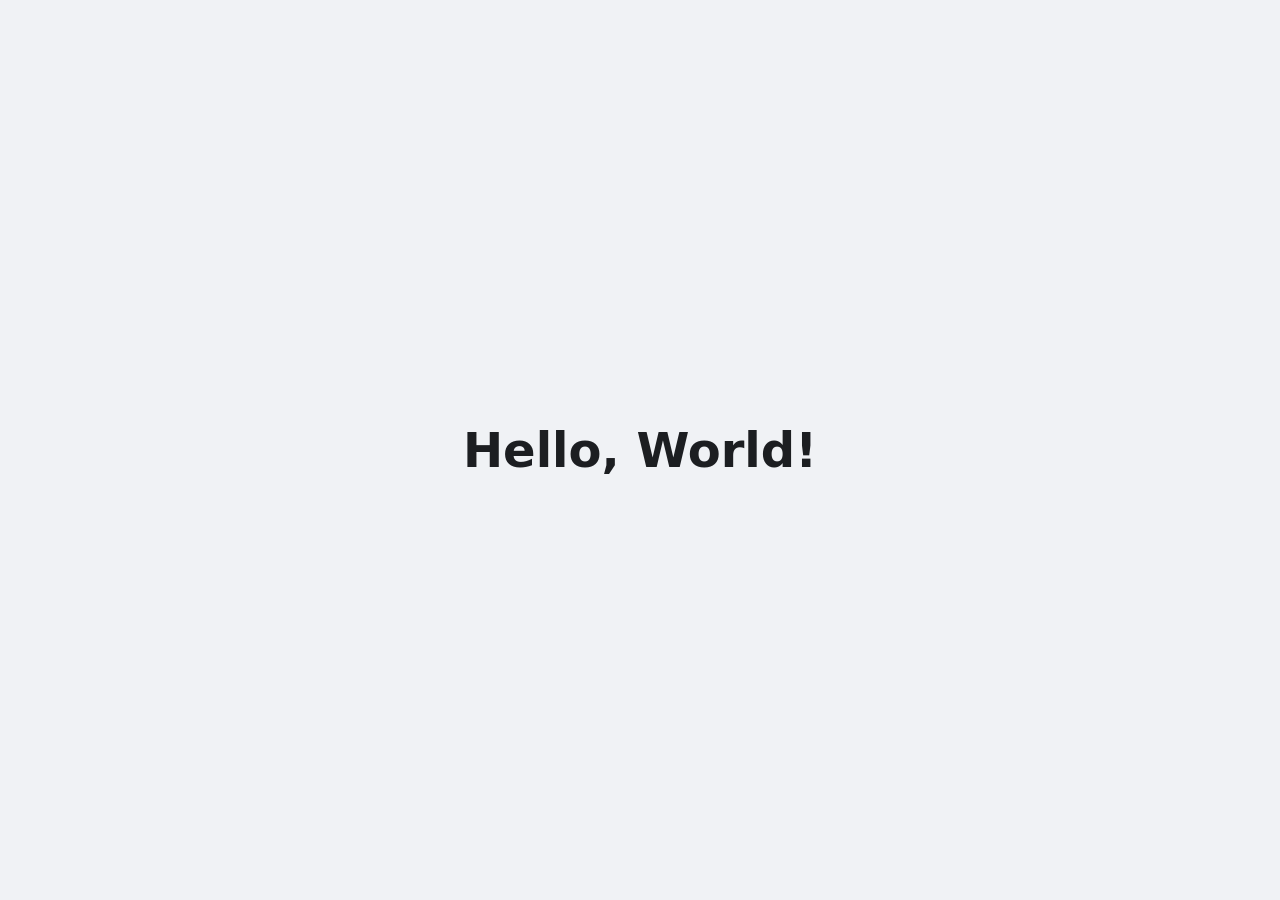
==== pages/index.html @ 01383af4 "feat(pages): index.html" ====
<!DOCTYPE html>
<html lang="en">
<head>
    <meta charset="UTF-8">
    <meta name="viewport" content="width=device-width, initial-scale=1.0">
    <title>Hello World</title>
    <style>
        body {
            font-family: system-ui, -apple-system, sans-serif;
            display: flex;
            justify-content: center;
            align-items: center;
            height: 100vh;
            margin: 0;
            background-color: #f0f2f5;
            color: #1c1e21;
        }
        h1 {
            font-size: 3rem;
        }
    </style>
</head>
<body>
    <h1>Hello, World!</h1>
</body>
</html>
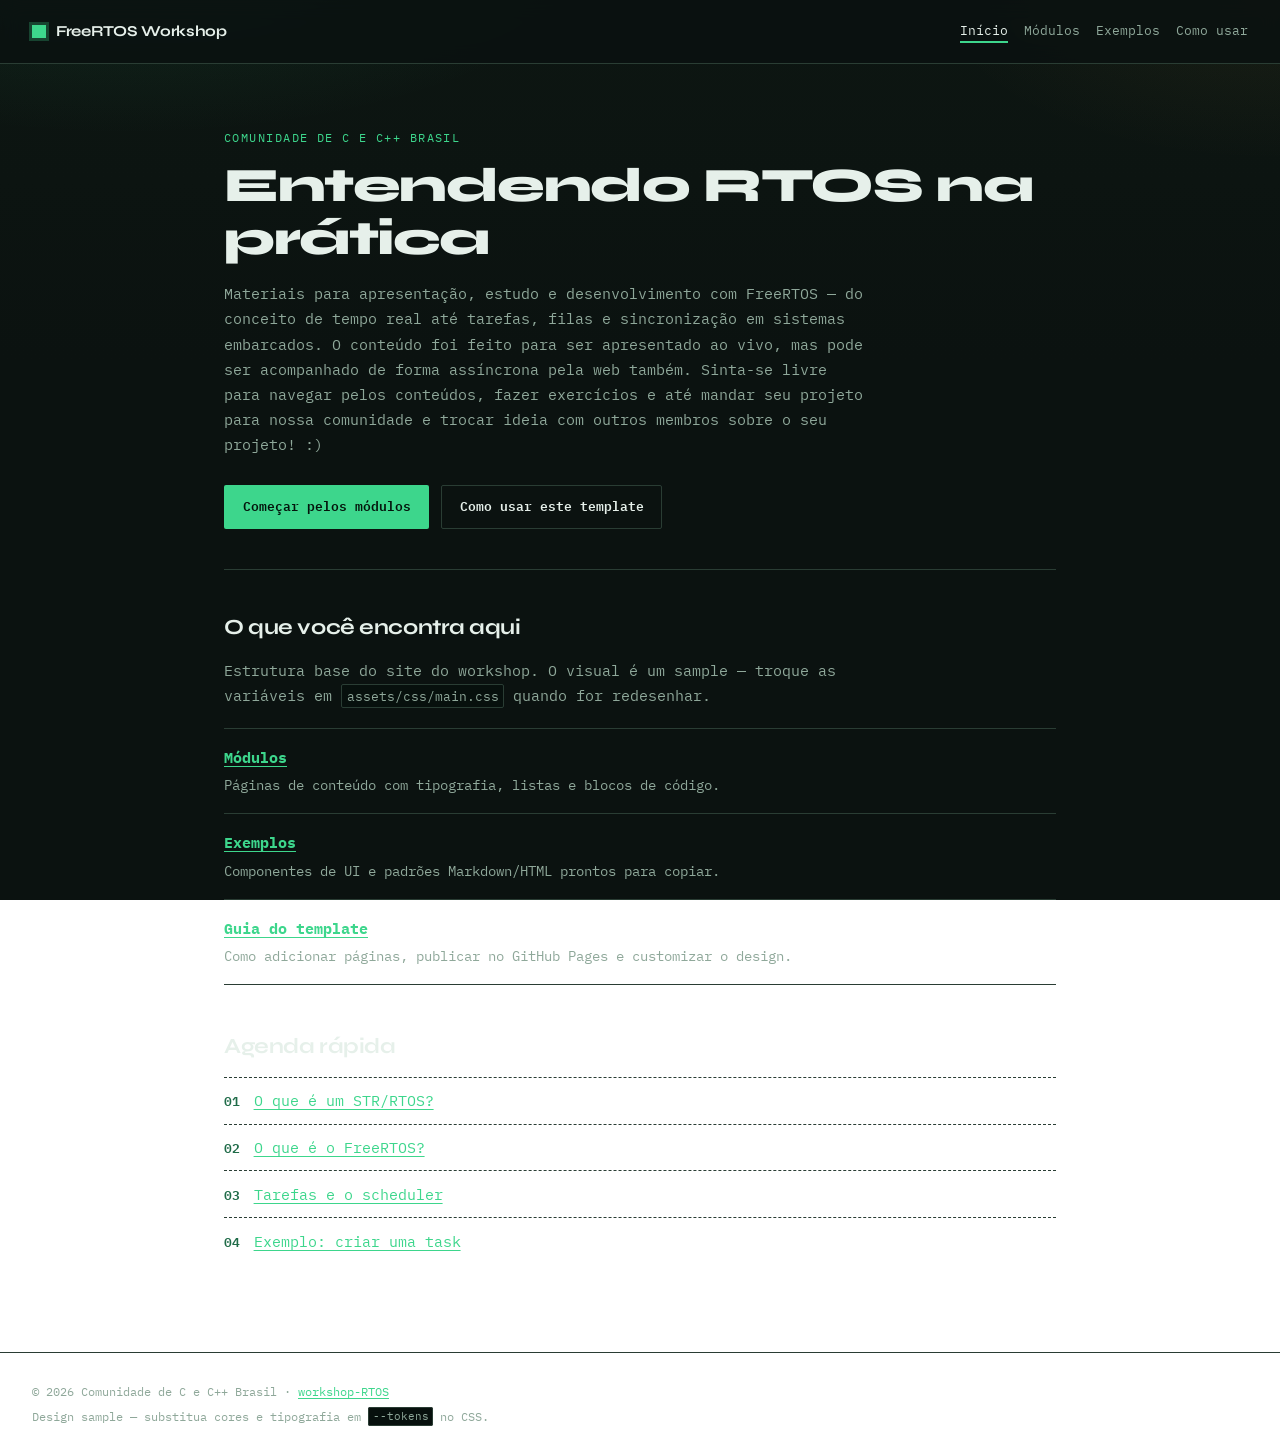
==== commit 0e2b07bf: "breve teste" ====
--- a/pages/index.html
+++ b/pages/index.html
@@ -1,26 +1,82 @@
 <!DOCTYPE html>
-<html lang="en">
+<html lang="pt-BR">
 <head>
-    <meta charset="UTF-8">
-    <meta name="viewport" content="width=device-width, initial-scale=1.0">
-    <title>Hello World</title>
-    <style>
-        body {
-            font-family: system-ui, -apple-system, sans-serif;
-            display: flex;
-            justify-content: center;
-            align-items: center;
-            height: 100vh;
-            margin: 0;
-            background-color: #f0f2f5;
-            color: #1c1e21;
-        }
-        h1 {
-            font-size: 3rem;
-        }
-    </style>
+  <meta charset="utf-8">
+  <meta name="viewport" content="width=device-width, initial-scale=1">
+  <title>Workshop FreeRTOS — Comunidade C e C++ Brasil</title>
+  <meta name="description" content="Materiais para apresentação, estudo e desenvolvimento prático com FreeRTOS.">
+  <link rel="preconnect" href="https://fonts.googleapis.com">
+  <link rel="preconnect" href="https://fonts.gstatic.com" crossorigin>
+  <link href="https://fonts.googleapis.com/css2?family=IBM+Plex+Mono:wght@400;600&family=Syne:wght@600;700;800&display=swap" rel="stylesheet">
+  <link rel="stylesheet" href="assets/css/main.css">
 </head>
 <body>
-    <h1>Hello, World!</h1>
+  <div class="page-shell">
+    <header class="site-header">
+      <a class="brand" href="index.html">
+        <span class="brand-mark" aria-hidden="true"></span>
+        <span class="brand-text">FreeRTOS Workshop</span>
+      </a>
+      <nav class="site-nav" aria-label="Principal">
+        <a href="index.html" aria-current="page">Início</a>
+        <a href="modulos/01-introducao.html">Módulos</a>
+        <a href="exemplos/index.html">Exemplos</a>
+        <a href="guia/como-usar.html">Como usar</a>
+      </nav>
+    </header>
+
+    <main>
+      <section class="hero">
+        <p class="eyebrow">Comunidade de C e C++ Brasil</p>
+        <h1>Entendendo RTOS na prática</h1>
+        <p class="lede">
+          Materiais para apresentação, estudo e desenvolvimento com FreeRTOS —
+          do conceito de tempo real até tarefas, filas e sincronização em sistemas embarcados.
+          O conteúdo foi feito para ser apresentado ao vivo, mas pode ser 
+          acompanhado de forma assíncrona pela web também. Sinta-se livre para
+          navegar pelos conteúdos, fazer exercícios e até mandar seu projeto para 
+          nossa comunidade e trocar ideia com outros membros sobre o seu projeto! :)
+        </p>
+        <div class="cta-row">
+          <a class="btn btn-primary" href="modulos/01-introducao.html">Começar pelos módulos</a>
+          <a class="btn btn-ghost" href="guia/como-usar.html">Como usar este template</a>
+        </div>
+      </section>
+
+      <section class="section">
+        <h2>O que você encontra aqui</h2>
+        <p class="section-intro">Estrutura base do site do workshop. O visual é um sample — troque as variáveis em <code>assets/css/main.css</code> quando for redesenhar.</p>
+        <ul class="feature-list">
+          <li>
+            <a href="modulos/01-introducao.html"><strong>Módulos</strong></a>
+            <span>Páginas de conteúdo com tipografia, listas e blocos de código.</span>
+          </li>
+          <li>
+            <a href="exemplos/index.html"><strong>Exemplos</strong></a>
+            <span>Componentes de UI e padrões Markdown/HTML prontos para copiar.</span>
+          </li>
+          <li>
+            <a href="guia/como-usar.html"><strong>Guia do template</strong></a>
+            <span>Como adicionar páginas, publicar no GitHub Pages e customizar o design.</span>
+          </li>
+        </ul>
+      </section>
+
+      <section class="section section-compact">
+        <h2>Agenda rápida</h2>
+        <ol class="agenda">
+          <li><a href="modulos/01-introducao.html">O que é um STR/RTOS?</a></li>
+          <li><a href="modulos/02-freertos.html">O que é o FreeRTOS?</a></li>
+          <li><a href="modulos/02-tarefas.html">Tarefas e o scheduler</a></li>
+          <li><a href="exemplos/snippet-codigo.html">Exemplo: criar uma task</a></li>
+        </ol>
+      </section>
+    </main>
+
+    <footer class="site-footer">
+      <p>© 2026 Comunidade de C e C++ Brasil · <a href="https://github.com/">workshop-RTOS</a></p>
+      <p class="footer-note">Design sample — substitua cores e tipografia em <code>--tokens</code> no CSS.</p>
+    </footer>
+  </div>
 </body>
 </html>
--- a/pages/assets/css/main.css
+++ b/pages/assets/css/main.css
@@ -0,0 +1,489 @@
+/*
+  Design sample — FreeRTOS Workshop
+  ==================================
+  Troque apenas as variáveis em :root para redesenhar o site.
+  Layout e classes semânticas ficam estáveis; o visual é descartável.
+*/
+
+:root {
+  /* --- tokens (edite aqui) --- */
+  --bg: #0b1210;
+  --bg-elevated: #121b18;
+  --surface: #18241f;
+  --border: #2a3d34;
+  --text: #e6f0ea;
+  --text-muted: #8fa89a;
+  --accent: #3dd68c;
+  --accent-dim: #1f6b48;
+  --accent-text: #04140c;
+  --warn: #e8b84a;
+  --code-bg: #07100d;
+  --font-display: "Syne", system-ui, sans-serif;
+  --font-mono: "IBM Plex Mono", ui-monospace, monospace;
+  --radius: 2px;
+  --max-width: 52rem;
+  --header-h: 4rem;
+  --space: 1.25rem;
+}
+
+*,
+*::before,
+*::after {
+  box-sizing: border-box;
+}
+
+html {
+  scroll-behavior: smooth;
+}
+
+body {
+  margin: 0;
+  min-height: 100vh;
+  font-family: var(--font-mono);
+  font-size: 0.95rem;
+  line-height: 1.65;
+  color: var(--text);
+  background:
+    radial-gradient(ellipse 80% 50% at 10% -10%, rgba(61, 214, 140, 0.12), transparent 50%),
+    radial-gradient(ellipse 60% 40% at 100% 0%, rgba(232, 184, 74, 0.06), transparent 45%),
+    linear-gradient(180deg, #0d1612 0%, var(--bg) 40%);
+  background-attachment: fixed;
+}
+
+a {
+  color: var(--accent);
+  text-decoration-thickness: 1px;
+  text-underline-offset: 0.2em;
+}
+
+a:hover {
+  color: #7aefb0;
+}
+
+code,
+pre {
+  font-family: var(--font-mono);
+}
+
+code {
+  font-size: 0.88em;
+  padding: 0.12em 0.35em;
+  background: var(--code-bg);
+  border: 1px solid var(--border);
+  border-radius: var(--radius);
+}
+
+.page-shell {
+  min-height: 100vh;
+  display: flex;
+  flex-direction: column;
+}
+
+.site-header {
+  position: sticky;
+  top: 0;
+  z-index: 10;
+  display: flex;
+  align-items: center;
+  justify-content: space-between;
+  gap: var(--space);
+  height: var(--header-h);
+  padding: 0 clamp(1rem, 4vw, 2rem);
+  background: color-mix(in srgb, var(--bg) 88%, transparent);
+  border-bottom: 1px solid var(--border);
+  backdrop-filter: blur(10px);
+}
+
+.brand {
+  display: inline-flex;
+  align-items: center;
+  gap: 0.65rem;
+  color: var(--text);
+  text-decoration: none;
+  font-family: var(--font-display);
+  font-weight: 700;
+  letter-spacing: -0.02em;
+}
+
+.brand-mark {
+  width: 0.85rem;
+  height: 0.85rem;
+  background: var(--accent);
+  box-shadow: 0 0 0 3px color-mix(in srgb, var(--accent) 25%, transparent);
+}
+
+.site-nav {
+  display: flex;
+  flex-wrap: wrap;
+  gap: 0.35rem 1rem;
+  font-size: 0.82rem;
+}
+
+.site-nav a {
+  color: var(--text-muted);
+  text-decoration: none;
+}
+
+.site-nav a:hover,
+.site-nav a[aria-current="page"] {
+  color: var(--text);
+}
+
+.site-nav a[aria-current="page"] {
+  border-bottom: 2px solid var(--accent);
+}
+
+main {
+  flex: 1;
+  width: min(100% - 2rem, var(--max-width));
+  margin: 0 auto;
+  padding: 2.5rem 0 4rem;
+}
+
+.hero {
+  padding: 1.5rem 0 2.5rem;
+  border-bottom: 1px solid var(--border);
+  margin-bottom: 2.5rem;
+}
+
+.eyebrow {
+  margin: 0 0 0.75rem;
+  font-size: 0.75rem;
+  letter-spacing: 0.12em;
+  text-transform: uppercase;
+  color: var(--accent);
+}
+
+.hero h1,
+.page-title {
+  margin: 0 0 1rem;
+  font-family: var(--font-display);
+  font-weight: 800;
+  font-size: clamp(2rem, 5vw, 3rem);
+  line-height: 1.1;
+  letter-spacing: -0.03em;
+}
+
+.lede,
+.section-intro {
+  margin: 0;
+  max-width: 40rem;
+  color: var(--text-muted);
+}
+
+.cta-row {
+  display: flex;
+  flex-wrap: wrap;
+  gap: 0.75rem;
+  margin-top: 1.75rem;
+}
+
+.btn {
+  display: inline-flex;
+  align-items: center;
+  justify-content: center;
+  padding: 0.65rem 1.1rem;
+  font-family: var(--font-mono);
+  font-size: 0.82rem;
+  font-weight: 600;
+  text-decoration: none;
+  border-radius: var(--radius);
+  border: 1px solid transparent;
+  transition: background 0.15s ease, color 0.15s ease, border-color 0.15s ease;
+}
+
+.btn-primary {
+  background: var(--accent);
+  color: var(--accent-text);
+}
+
+.btn-primary:hover {
+  background: #7aefb0;
+  color: var(--accent-text);
+}
+
+.btn-ghost {
+  background: transparent;
+  color: var(--text);
+  border-color: var(--border);
+}
+
+.btn-ghost:hover {
+  border-color: var(--accent);
+  color: var(--accent);
+}
+
+.section {
+  margin-bottom: 2.75rem;
+}
+
+.section-compact {
+  margin-bottom: 1.5rem;
+}
+
+.section h2,
+.content h2 {
+  margin: 0 0 0.75rem;
+  font-family: var(--font-display);
+  font-size: 1.35rem;
+  font-weight: 700;
+  letter-spacing: -0.02em;
+}
+
+.content h3 {
+  margin: 1.75rem 0 0.5rem;
+  font-family: var(--font-display);
+  font-size: 1.05rem;
+}
+
+.section-intro {
+  margin-bottom: 1.25rem;
+}
+
+.feature-list,
+.agenda {
+  margin: 0;
+  padding: 0;
+  list-style: none;
+}
+
+.feature-list li {
+  display: grid;
+  gap: 0.25rem;
+  padding: 1rem 0;
+  border-top: 1px solid var(--border);
+}
+
+.feature-list li:last-child {
+  border-bottom: 1px solid var(--border);
+}
+
+.feature-list span {
+  color: var(--text-muted);
+  font-size: 0.88rem;
+}
+
+.agenda {
+  counter-reset: agenda;
+}
+
+.agenda li {
+  counter-increment: agenda;
+  display: flex;
+  gap: 0.85rem;
+  align-items: baseline;
+  padding: 0.65rem 0;
+  border-top: 1px dashed var(--border);
+}
+
+.agenda li::before {
+  content: counter(agenda, decimal-leading-zero);
+  color: var(--accent-dim);
+  font-weight: 600;
+  font-size: 0.8rem;
+}
+
+.site-footer {
+  padding: 1.5rem clamp(1rem, 4vw, 2rem);
+  border-top: 1px solid var(--border);
+  color: var(--text-muted);
+  font-size: 0.78rem;
+}
+
+.site-footer p {
+  margin: 0.25rem 0;
+}
+
+.footer-note code {
+  font-size: 0.85em;
+}
+
+/* --- content pages --- */
+
+.page-header {
+  margin-bottom: 2rem;
+  padding-bottom: 1.25rem;
+  border-bottom: 1px solid var(--border);
+}
+
+.meta {
+  margin: 0.5rem 0 0;
+  color: var(--text-muted);
+  font-size: 0.8rem;
+}
+
+.content p {
+  margin: 0 0 1rem;
+}
+
+.content ul,
+.content ol {
+  margin: 0 0 1.25rem;
+  padding-left: 1.25rem;
+  color: var(--text-muted);
+}
+
+.content li {
+  margin-bottom: 0.35rem;
+}
+
+.content li::marker {
+  color: var(--accent);
+}
+
+.callout {
+  margin: 1.5rem 0;
+  padding: 1rem 1.1rem;
+  background: var(--surface);
+  border-left: 3px solid var(--accent);
+}
+
+.callout.warn {
+  border-left-color: var(--warn);
+}
+
+.callout p:last-child {
+  margin-bottom: 0;
+}
+
+.callout-title {
+  margin: 0 0 0.35rem;
+  font-weight: 600;
+  font-size: 0.82rem;
+  letter-spacing: 0.04em;
+  text-transform: uppercase;
+  color: var(--accent);
+}
+
+.callout.warn .callout-title {
+  color: var(--warn);
+}
+
+.pre-wrap {
+  margin: 1.25rem 0 1.5rem;
+  overflow-x: auto;
+  padding: 1rem 1.1rem;
+  background: var(--code-bg);
+  border: 1px solid var(--border);
+  border-radius: var(--radius);
+}
+
+.pre-wrap pre {
+  margin: 0;
+  font-size: 0.82rem;
+  line-height: 1.55;
+  color: #c8e6d4;
+}
+
+.pre-wrap .comment {
+  color: #5f7a6c;
+}
+
+.pre-wrap .kw {
+  color: var(--accent);
+}
+
+.pre-wrap .str {
+  color: var(--warn);
+}
+
+.table-wrap {
+  overflow-x: auto;
+  margin: 1.25rem 0 1.5rem;
+}
+
+table {
+  width: 100%;
+  border-collapse: collapse;
+  font-size: 0.85rem;
+}
+
+th,
+td {
+  padding: 0.65rem 0.75rem;
+  text-align: left;
+  border-bottom: 1px solid var(--border);
+}
+
+th {
+  color: var(--text-muted);
+  font-weight: 600;
+  font-size: 0.75rem;
+  letter-spacing: 0.06em;
+  text-transform: uppercase;
+}
+
+.pager {
+  display: flex;
+  justify-content: space-between;
+  gap: 1rem;
+  margin-top: 2.5rem;
+  padding-top: 1.25rem;
+  border-top: 1px solid var(--border);
+  font-size: 0.85rem;
+}
+
+.pager a {
+  text-decoration: none;
+}
+
+.pager .dir {
+  display: block;
+  color: var(--text-muted);
+  font-size: 0.72rem;
+  letter-spacing: 0.06em;
+  text-transform: uppercase;
+  margin-bottom: 0.2rem;
+}
+
+.component-demo {
+  margin: 1.5rem 0;
+  padding: 1.25rem;
+  background: var(--bg-elevated);
+  border: 1px dashed var(--border);
+}
+
+.component-demo > .label {
+  margin: 0 0 0.85rem;
+  font-size: 0.72rem;
+  letter-spacing: 0.08em;
+  text-transform: uppercase;
+  color: var(--text-muted);
+}
+
+.toc {
+  margin: 0 0 2rem;
+  padding: 1rem 1.1rem;
+  background: var(--surface);
+  border: 1px solid var(--border);
+}
+
+.toc h2 {
+  margin: 0 0 0.5rem;
+  font-size: 0.75rem;
+  letter-spacing: 0.08em;
+  text-transform: uppercase;
+  color: var(--text-muted);
+  font-family: var(--font-mono);
+  font-weight: 600;
+}
+
+.toc ol {
+  margin: 0;
+  padding-left: 1.1rem;
+  color: var(--text-muted);
+}
+
+@media (max-width: 640px) {
+  .site-header {
+    flex-direction: column;
+    align-items: flex-start;
+    height: auto;
+    padding-top: 0.85rem;
+    padding-bottom: 0.85rem;
+  }
+
+  .site-nav {
+    width: 100%;
+  }
+}
